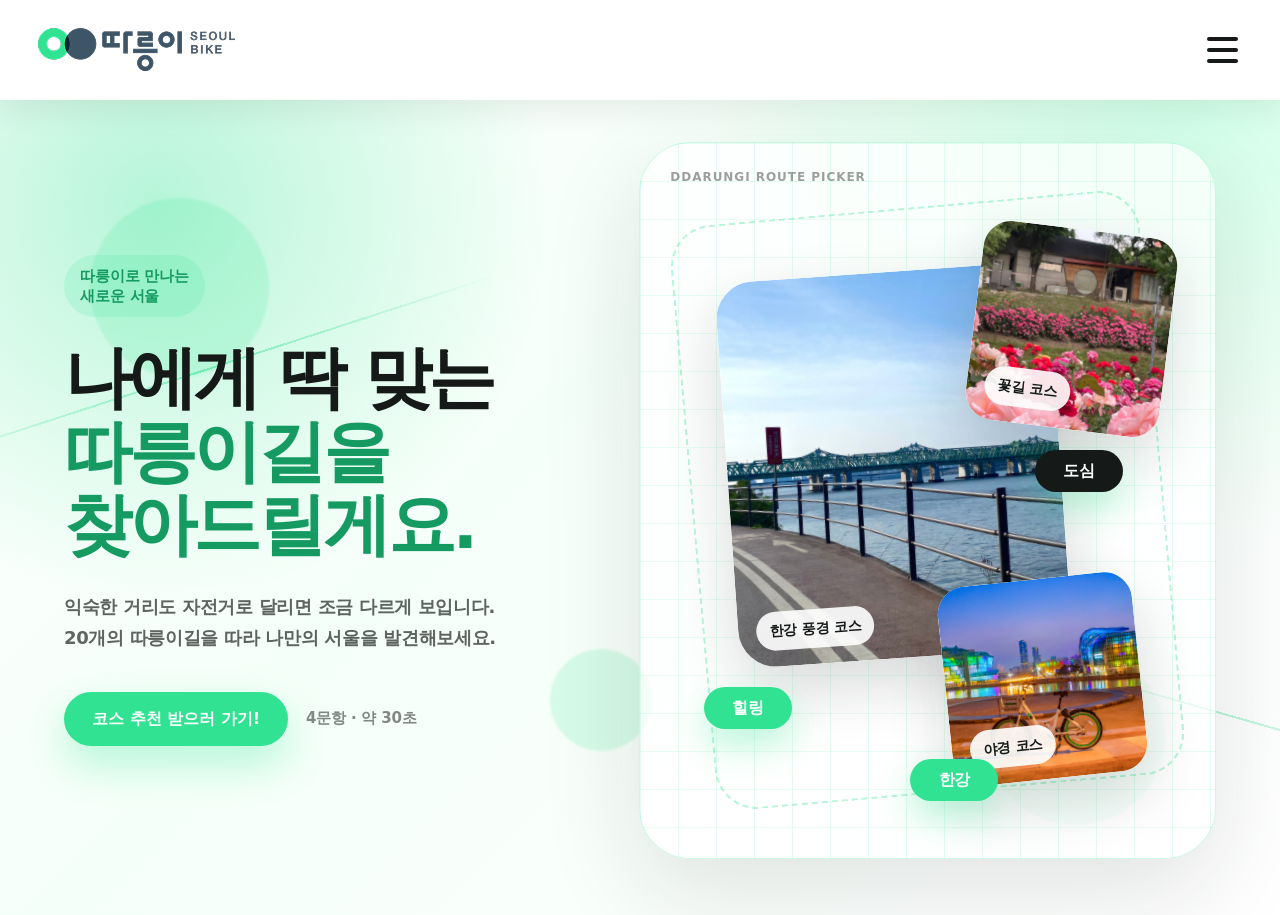
==== find-course.html @ 6312ee67 "1차 수정안" ====
<!DOCTYPE html>
<html lang="ko">
<head>
  <meta charset="UTF-8" />
  <meta name="viewport" content="width=device-width, initial-scale=1.0" />
  <link rel="icon" type="image/svg+xml" href="./assets/favicon.svg" />
  <title>나만의 코스 찾기 | 따릉이 트레일</title>
  <link rel="stylesheet" href="./find-course.css" />
</head>
<body>
  <header id="gnb" class="site-gnb">
    <a href="./index.html?skipLoading=1" class="gnb-logo" aria-label="따릉이 트레일 홈"><img src="./assets/icons/ddareungi-logo.png" alt="따릉이 트레일" /></a>
    <button id="menuButton" class="gnb-menu-button" type="button" aria-label="메뉴 열기"><span></span><span></span><span></span></button>
  </header>

  <section id="menuPanel" class="menu-panel" aria-label="전체 메뉴">
    <div class="menu-content">
      <nav class="menu-nav" aria-label="주요 메뉴">
        <a href="./index.html?skipLoading=1" class="menu-link" style="--i: 0"><span>홈</span></a>
        <a href="#" id="courseIndexExternalLink" class="menu-link" style="--i: 1"><span>20코스 안내</span></a>
        <a href="./find-course.html" class="menu-link" style="--i: 2"><span>나만의 코스 찾기</span></a>
      </nav>
      <div class="menu-icon-list" aria-label="외부 링크">
        <a href="https://www.facebook.com/seoulbike" target="_blank" rel="noopener noreferrer" class="menu-sns-link" style="--i: 3"><img src="./assets/icons/menu-icon-01.png" alt="서울자전거 페이스북" /></a>
        <a href="https://www.instagram.com/seoulbike_/" target="_blank" rel="noopener noreferrer" class="menu-sns-link" style="--i: 2"><img src="./assets/icons/menu-icon-02.png" alt="서울자전거 인스타그램" /></a>
        <a href="https://blog.naver.com/2seoulbike" target="_blank" rel="noopener noreferrer" class="menu-sns-link" style="--i: 1"><img src="./assets/icons/menu-icon-03.png" alt="서울자전거 블로그" /></a>
        <a href="https://www.youtube.com/@seoulbike_" target="_blank" rel="noopener noreferrer" class="menu-sns-link" style="--i: 0"><img src="./assets/icons/menu-icon-04.png" alt="서울자전거 유튜브" /></a>
      </div>
    </div>
    <p class="menu-copyright">COPYRIGHT ⓒ 2026 1_je0.in_ All RIGHTS RESERVED.</p>
  </section>

  <main class="find-page">
    <section id="introSection" class="intro-section intro-section-v7">
      <div class="intro-motion-field" aria-hidden="true">
        <span class="motion-dot dot-a"></span>
        <span class="motion-dot dot-b"></span>
        <span class="motion-dot dot-c"></span>
        <span class="motion-line line-a"></span>
        <span class="motion-line line-b"></span>
      </div>

      <div class="intro-shell-v7">
        <div class="intro-copy-v7">
          <p class="intro-kicker-v7">따릉이로 만나는<br />새로운 서울</p>
          <h1>나에게 딱 맞는<br /><span>따릉이길을 찾아드릴게요.</span></h1>
          <p class="intro-description-v7">익숙한 거리도 자전거로 달리면 조금 다르게 보입니다.<br />20개의 따릉이길을 따라 나만의 서울을 발견해보세요.</p>
          <div class="intro-action-row-v7">
            <button id="startButton" class="primary-button" type="button">코스 추천 받으러 가기!</button>
            <span>4문항 · 약 30초</span>
          </div>
        </div>

        <div class="intro-board-v7" aria-hidden="true">
          <div class="board-caption-v7">DDARUNGI ROUTE PICKER</div>
          <div class="route-card-v7 card-main">
            <img src="./assets/recommend/course-03.jpg" alt="" />
            <p>한강 풍경 코스</p>
          </div>
          <div class="route-card-v7 card-sub card-sub-a">
            <img src="./assets/recommend/course-16.jpg" alt="" />
            <p>꽃길 코스</p>
          </div>
          <div class="route-card-v7 card-sub card-sub-b">
            <img src="./assets/recommend/course-07.jpg" alt="" />
            <p>야경 코스</p>
          </div>
          <div class="route-note-v7 note-a">힐링</div>
          <div class="route-note-v7 note-b">도심</div>
          <div class="route-note-v7 note-c">한강</div>
        </div>
      </div>
    </section>

    <section id="questionSection" class="question-section" aria-live="polite">
      <div class="question-progress"><div id="progressBar" class="progress-bar"></div></div>
      <div class="question-card"><p id="questionCount" class="question-count">1 / 4</p><h2 id="questionTitle">오늘은 어떤 분위기로 달리고 싶나요?</h2><div id="answerList" class="answer-list"></div><div class="question-actions"><button id="prevButton" class="prev-button" type="button">이전 질문</button></div></div>
    </section>

    <section id="findingSection" class="finding-section"><div class="finding-card"><div class="finding-spinner"></div><h2>추천 코스 찾는 중</h2><p>선택한 답변을 바탕으로<br />가장 어울리는 따릉이길을 고르고 있어요.</p></div></section>

    <section id="resultSection" class="result-section">
      <div class="result-stage">
        <div class="result-map-strip" aria-hidden="true">
          <span>SEOUL BIKE ROUTE</span>
          <span>DDARUNGI TRAIL</span>
          <span>RIDE NOTE</span>
        </div>

        <div class="result-visual-card">
          <img id="resultImage" src="" alt="" />
          <div class="result-number-badge" id="resultNumber"></div>
        </div>

        <article class="result-note-card">
          <p class="result-label">오늘의 따릉이길 추천</p>
          <h2 id="resultName"></h2>
          <p id="resultDescription" class="result-description"></p>

          <div class="result-route-summary">
            <div class="meta-card"><span>소요시간</span><strong id="resultTime"></strong></div>
            <div class="meta-card"><span>거리</span><strong id="resultDistance"></strong></div>
          </div>

          <div id="resultTags" class="result-tags"></div>

          <div class="result-actions">
            <a id="courseLink" href="#" class="primary-button">코스 자세히 보기</a>
            <button id="restartButton" class="secondary-button" type="button">다시 찾아보기</button>
          </div>
        </article>
      </div>
    </section>
  </main>

  <div id="externalNotice" class="external-notice" aria-hidden="true">
    <div class="external-notice-card" role="dialog" aria-modal="true" aria-label="외부 페이지 이동 안내">
      <p>외부 페이지로 이동합니다.</p>
      <div class="external-notice-actions">
        <button id="externalCancelButton" class="external-notice-button is-cancel" type="button">취소</button>
        <button id="externalMoveButton" class="external-notice-button is-primary" type="button">이동하기</button>
      </div>
    </div>
  </div>
  <script src="./find-course.js?v=third-revision"></script>
</body>
</html>
---- find-course.css ----
@import url("https://cdn.jsdelivr.net/gh/sun-typeface/SUIT@2/fonts/variable/woff2/SUIT-Variable.css");
*{box-sizing:border-box}:root{--main-color:#30E291;--black:#151A18;--white:#fff;--cream:#f5fff9;--line:rgba(21,26,24,.14);--gnb-height:100px;--menu-duration:780ms}html,body{width:100%;min-height:100%;margin:0;padding:0;font-family:"SUIT Variable","SUIT",-apple-system,BlinkMacSystemFont,system-ui,sans-serif;color:var(--black);background:var(--cream)}body{overflow-x:hidden}button,a{font:inherit}button{cursor:pointer}.site-gnb{position:fixed;top:0;left:0;right:0;z-index:9600;height:var(--gnb-height);padding:0 36px;display:flex;align-items:center;justify-content:space-between;background:#fff;box-shadow:0 10px 30px rgba(21,26,24,.08);pointer-events:auto;transition:background 240ms ease,box-shadow 240ms ease}body.is-menu-open .site-gnb,body.is-menu-closing .site-gnb{background:transparent;box-shadow:none}.gnb-logo{position:relative;z-index:9700;width:200px;height:44px;display:block;pointer-events:auto;transition:opacity 220ms ease}.gnb-logo img{width:100%;height:100%;display:block;object-fit:contain}body.is-menu-open .gnb-logo,body.is-menu-closing .gnb-logo{opacity:0;pointer-events:none}.gnb-menu-button{position:relative;z-index:9700;width:44px;height:44px;padding:0;border:0;background:transparent;display:flex;flex-direction:column;align-items:center;justify-content:center;gap:7px;pointer-events:auto}.gnb-menu-button span{width:31px;height:4px;border-radius:999px;background:var(--black);transition:background 220ms ease,transform 360ms cubic-bezier(.34,1.56,.64,1),opacity 220ms ease}body.is-menu-open .gnb-menu-button span,body.is-menu-closing .gnb-menu-button span{background:#fff}.gnb-menu-button.is-open span:nth-child(1){transform:translateY(11px) rotate(45deg)}.gnb-menu-button.is-open span:nth-child(2){opacity:0}.gnb-menu-button.is-open span:nth-child(3){transform:translateY(-11px) rotate(-45deg)}.menu-panel{position:fixed;inset:0;z-index:9500;width:100%;height:100vh;background:var(--main-color);transform:translateY(-100%);visibility:hidden;pointer-events:none;overflow:hidden;transition:transform var(--menu-duration) cubic-bezier(.76,0,.24,1),visibility 0s linear var(--menu-duration)}.menu-panel.is-open,.menu-panel.is-closing{visibility:visible}.menu-panel.is-open{transform:translateY(0);pointer-events:auto;transition:transform var(--menu-duration) cubic-bezier(.76,0,.24,1),visibility 0s}.menu-panel.is-closing{transform:translateY(-100%);pointer-events:none}.menu-content{position:absolute;left:290px;top:50%;display:flex;flex-direction:column;align-items:flex-start;transform:translateY(-50%)}.menu-nav{display:flex;flex-direction:column;gap:50px}.menu-link{width:fit-content;display:block;color:#fff;text-decoration:none;font-size:80px;line-height:1;font-weight:900;opacity:0;transform:translateY(20px);pointer-events:auto;transition:opacity 520ms ease,transform 620ms cubic-bezier(.22,1,.36,1)}.menu-panel.is-open .menu-link{opacity:1;transform:translateY(0);transition-delay:calc(520ms + var(--i)*90ms)}.menu-link span{display:block;transform:scale(1);transform-origin:left center;transition:transform 140ms ease-out}.menu-panel.is-open .menu-link:hover span{transform:scale(1.2);transition:transform 260ms cubic-bezier(.34,1.56,.64,1)}.menu-icon-list{display:flex;gap:20px;margin-top:100px}.menu-sns-link{width:44px;height:44px;display:block;opacity:0;transform:translateX(-20px);pointer-events:auto;transition:opacity 520ms ease,transform 620ms cubic-bezier(.22,1,.36,1)}.menu-panel.is-open .menu-sns-link{opacity:1;transform:translateX(0);transition-delay:calc(430ms + var(--i)*90ms)}.menu-sns-link img{width:100%;height:100%;display:block;object-fit:contain}.menu-copyright{position:absolute;right:50px;bottom:50px;margin:0;color:#fff;font-size:14px;font-weight:600}.find-page{min-height:100vh}.intro-section{position:relative;min-height:100vh;padding-top:var(--gnb-height);display:flex;align-items:center;justify-content:center;overflow:hidden;background:radial-gradient(circle at 12% 16%,rgba(48,226,145,.16),transparent 32%),radial-gradient(circle at 88% 84%,rgba(48,226,145,.13),transparent 34%),#f5fff9}.rolling-gallery{position:absolute;inset:var(--gnb-height) 0 0;z-index:1;display:flex;flex-direction:column;justify-content:center;gap:12px;overflow:hidden;pointer-events:none}.rolling-gallery:before,.rolling-gallery:after{content:"";position:absolute;top:0;bottom:0;z-index:5;width:16vw;pointer-events:none}.rolling-gallery:before{left:0;background:linear-gradient(90deg,rgba(245,255,249,1),rgba(245,255,249,0))}.rolling-gallery:after{right:0;background:linear-gradient(270deg,rgba(245,255,249,1),rgba(245,255,249,0))}.rolling-row{width:100%;overflow:hidden;pointer-events:none}.rolling-track{width:max-content;display:flex;gap:12px;animation:rollingLeft 46s linear infinite;will-change:transform;pointer-events:none}.rolling-track.reverse{animation-name:rollingRight;animation-duration:54s}.rolling-track.slow{animation-duration:62s}.rolling-track img{width:clamp(220px,19vw,380px);height:auto;display:block;object-fit:contain;border-radius:20px;flex:0 0 auto;box-shadow:0 12px 30px rgba(21,26,24,.1);background:#fff;pointer-events:none}.intro-dim{position:absolute;inset:var(--gnb-height) 0 0;z-index:2;background:linear-gradient(180deg,rgba(245,255,249,.34),rgba(245,255,249,.66)),rgba(255,255,255,.2);backdrop-filter:blur(.4px);pointer-events:none}.intro-card{position:relative;z-index:20;width:min(820px,calc(100% - 88px));padding:54px 64px;border-radius:36px;background:rgba(255,255,255,.92);border:1px solid rgba(48,226,145,.24);box-shadow:0 28px 86px rgba(21,26,24,.13),0 0 0 10px rgba(255,255,255,.24);backdrop-filter:blur(18px);display:flex;flex-direction:column;align-items:center;text-align:center;pointer-events:auto}.intro-label{margin:0 0 22px;color:var(--main-color);font-size:clamp(18px,1.4vw,24px);line-height:1;font-weight:900}.intro-card h1{margin:0;color:var(--black);font-size:clamp(38px,3.75vw,56px);line-height:1.14;font-weight:900}.intro-description{margin:26px 0 0;color:rgba(21,26,24,.72);font-size:clamp(17px,1.25vw,21px);line-height:1.6;font-weight:600}.primary-button,.secondary-button,.prev-button{position:relative;z-index:21;height:54px;padding:0 28px;border-radius:999px;display:inline-flex;align-items:center;justify-content:center;border:0;text-decoration:none;font-size:16px;font-weight:800;white-space:nowrap;pointer-events:auto}.primary-button{margin-top:34px;background:var(--main-color);color:#fff;box-shadow:0 18px 42px rgba(48,226,145,.32);transition:transform 220ms cubic-bezier(.34,1.56,.64,1),box-shadow 220ms ease}.primary-button:hover{transform:translateY(-3px);box-shadow:0 24px 58px rgba(48,226,145,.44)}.secondary-button,.prev-button{background:#fff;color:var(--black);border:1px solid var(--line)}@keyframes rollingLeft{from{transform:translateX(0)}to{transform:translateX(-50%)}}@keyframes rollingRight{from{transform:translateX(-50%)}to{transform:translateX(0)}}.question-section{min-height:100vh;padding:calc(var(--gnb-height) + 38px) 36px 34px;display:none;align-items:center;justify-content:center;background:radial-gradient(circle at 12% 16%,rgba(48,226,145,.15),transparent 28%),radial-gradient(circle at 88% 82%,rgba(48,226,145,.12),transparent 30%),var(--cream)}.question-section.is-visible{display:flex}.question-progress{position:fixed;left:36px;right:36px;top:calc(var(--gnb-height) + 18px);z-index:20;height:7px;border-radius:999px;background:rgba(48,226,145,.16);overflow:hidden}.progress-bar{width:0;height:100%;border-radius:999px;background:var(--main-color);transition:width 360ms ease}.question-card{width:min(1120px,100%);padding:32px 42px 34px;border-radius:34px;background:rgba(255,255,255,.94);border:1px solid rgba(21,26,24,.06);box-shadow:0 28px 84px rgba(21,26,24,.09)}.question-count{margin:0 0 12px;color:#159B62;font-size:16px;font-weight:850}.question-card h2{margin:0;color:var(--black);font-size:clamp(34px,3.8vw,56px);line-height:1.12;font-weight:900}.answer-list{margin-top:26px;display:flex;flex-direction:column;gap:10px}.answer-button{width:100%;min-height:56px;padding:15px 20px;border:1.5px solid rgba(21,26,24,.18);border-radius:16px;background:linear-gradient(180deg,#fff,#fbfffd);color:var(--black);text-align:left;font-size:clamp(15px,1.05vw,18px);line-height:1.35;font-weight:500;box-shadow:0 8px 22px rgba(21,26,24,.045),inset 0 0 0 1px rgba(255,255,255,.8);transition:transform 200ms ease,border-color 200ms ease,background 200ms ease,box-shadow 200ms ease}.answer-button:hover{transform:translateX(6px);border-color:var(--main-color);background:#f4fff9;box-shadow:0 12px 30px rgba(48,226,145,.14)}.question-actions{margin-top:18px;display:flex;justify-content:flex-start}.prev-button{height:46px;padding:0 22px;font-size:15px;font-weight:650}.prev-button:disabled{opacity:.36;cursor:default}.finding-section{position:fixed;inset:0;z-index:4000;padding-top:var(--gnb-height);display:flex;align-items:center;justify-content:center;background:radial-gradient(circle at 20% 20%,rgba(48,226,145,.18),transparent 34%),radial-gradient(circle at 82% 80%,rgba(48,226,145,.14),transparent 34%),#f5fff9;opacity:0;visibility:hidden;pointer-events:none;transition:opacity 520ms ease,visibility 0s linear 520ms}.finding-section.is-visible{opacity:1;visibility:visible;pointer-events:auto;transition:opacity 520ms ease,visibility 0s}.finding-card{width:min(520px,calc(100% - 40px));padding:52px 36px;border-radius:34px;background:rgba(255,255,255,.92);border:1px solid rgba(48,226,145,.22);box-shadow:0 28px 80px rgba(21,26,24,.09);text-align:center}.finding-spinner{width:58px;height:58px;margin:0 auto 28px;border-radius:50%;border:6px solid rgba(48,226,145,.18);border-top-color:var(--main-color);animation:findingSpin 900ms linear infinite}.finding-card h2{margin:0;color:var(--black);font-size:34px;line-height:1.2;font-weight:900}.finding-card p{margin:18px 0 0;color:rgba(21,26,24,.64);font-size:18px;line-height:1.55;font-weight:600}@keyframes findingSpin{to{transform:rotate(360deg)}}.result-section{position:relative;min-height:100vh;padding:calc(var(--gnb-height) + 48px) 36px 56px;display:none;align-items:center;justify-content:center;background:#f5fff9;overflow:hidden;opacity:0;visibility:hidden;pointer-events:none;transition:opacity 760ms ease,visibility 0s linear 760ms}.result-section.is-visible{display:flex;opacity:1;visibility:visible;pointer-events:auto;transition:opacity 760ms ease,visibility 0s}.result-section:before{content:"";position:absolute;inset:var(--gnb-height) 0 0;z-index:1;background-image:var(--result-bg-image);background-size:cover;background-position:center;filter:saturate(1.04) brightness(1.04);opacity:1;transform:scale(1.08);transition:transform 1200ms cubic-bezier(.22,1,.36,1),opacity 900ms ease}.result-section:after{content:"";position:absolute;inset:var(--gnb-height) 0 0;z-index:2;background:linear-gradient(180deg,rgba(255,255,255,.28),rgba(255,255,255,.5)),rgba(245,255,249,.2);opacity:0;transition:opacity 900ms ease}.result-section.is-entering:before{transform:scale(1)}.result-section.is-entering:after{opacity:1}.result-card{position:relative;z-index:3;width:min(980px,100%);padding:24px;border-radius:42px;background:rgba(255,255,255,.26);border:1px solid rgba(255,255,255,.54);box-shadow:0 34px 110px rgba(21,26,24,.18);backdrop-filter:blur(20px);opacity:0;transform:translateY(34px) scale(.98);transition:opacity 820ms ease,transform 920ms cubic-bezier(.22,1,.36,1)}.result-section.is-entering .result-card{opacity:1;transform:translateY(0) scale(1)}.result-content{width:100%;min-height:440px;padding:clamp(36px,4.8vw,62px);border-radius:30px;background:rgba(255,255,255,.72);border:1px solid rgba(255,255,255,.68);backdrop-filter:blur(24px);display:flex;flex-direction:column}.result-label{margin:0 0 18px;color:#159B62;font-size:17px;font-weight:850}.result-number{width:fit-content;margin:0 0 16px;padding:10px 16px;border-radius:999px;background:rgba(48,226,145,.18);color:#159B62;font-size:18px;line-height:1;font-weight:850}.result-content h2{max-width:820px;margin:0;color:var(--black);font-size:clamp(34px,3.75vw,56px);line-height:1.1;font-weight:900}.result-description{max-width:780px;margin:24px 0 0;color:rgba(21,26,24,.72);font-size:17px;line-height:1.65;font-weight:600}.result-tags{max-width:780px;margin-top:24px;display:flex;flex-wrap:wrap;gap:8px}.result-tag{min-height:34px;padding:0 14px;border-radius:999px;display:inline-flex;align-items:center;justify-content:center;background:rgba(48,226,145,.16);color:#159B62;font-size:14px;line-height:1;font-weight:800}.result-meta{width:min(520px,100%);margin-top:30px;display:grid;grid-template-columns:repeat(2,minmax(0,1fr));gap:12px}.meta-card{padding:18px 20px;border-radius:20px;background:rgba(255,255,255,.78);border:1px solid rgba(48,226,145,.22)}.meta-card span{display:block;margin-bottom:8px;color:rgba(21,26,24,.52);font-size:13px;font-weight:700}.meta-card strong{display:block;color:var(--black);font-size:clamp(24px,2vw,34px);line-height:1;font-weight:900}.result-actions{margin-top:auto;padding-top:34px;display:flex;align-items:center;gap:12px}.result-actions .primary-button,.result-actions .secondary-button{margin-top:0;min-width:180px;height:52px}.result-section.is-entering .result-label,.result-section.is-entering .result-number,.result-section.is-entering #resultName,.result-section.is-entering .result-description,.result-section.is-entering .result-tags,.result-section.is-entering .result-meta,.result-section.is-entering .result-actions{animation:resultContentRise 760ms cubic-bezier(.22,1,.36,1) both}.result-section.is-entering .result-label{animation-delay:160ms}.result-section.is-entering .result-number{animation-delay:230ms}.result-section.is-entering #resultName{animation-delay:300ms}.result-section.is-entering .result-description{animation-delay:380ms}.result-section.is-entering .result-tags{animation-delay:460ms}.result-section.is-entering .result-meta{animation-delay:540ms}.result-section.is-entering .result-actions{animation-delay:620ms}@keyframes resultContentRise{from{opacity:0;transform:translateY(18px)}to{opacity:1;transform:translateY(0)}}.external-notice{position:fixed;inset:0;z-index:12000;display:none;align-items:center;justify-content:center;background:rgba(245,255,249,.62);backdrop-filter:blur(8px)}.external-notice.is-visible{display:flex}.external-notice-card{padding:34px 42px;border-radius:28px;background:rgba(255,255,255,.94);border:1px solid rgba(48,226,145,.24);box-shadow:0 26px 80px rgba(21,26,24,.14)}.external-notice-card p{margin:0;color:var(--black);font-size:24px;line-height:1.3;font-weight:900}@media(max-width:900px){:root{--gnb-height:76px}.site-gnb{padding:0 20px}.gnb-logo{width:160px;height:36px}.gnb-menu-button{width:40px;height:40px}.gnb-menu-button span{width:27px;height:3px}.gnb-menu-button.is-open span:nth-child(1){transform:translateY(9px) rotate(45deg)}.gnb-menu-button.is-open span:nth-child(3){transform:translateY(-9px) rotate(-45deg)}.menu-content{left:32px}.menu-nav{gap:36px}.menu-link{font-size:48px}.menu-icon-list{margin-top:72px}.menu-copyright{right:24px;bottom:28px;font-size:11px}.rolling-gallery{gap:10px}.rolling-track{gap:10px}.rolling-track img{width:240px;border-radius:18px}.intro-card{width:calc(100% - 40px);padding:42px 24px;border-radius:28px}.intro-label{font-size:17px}.intro-card h1{font-size:40px}.intro-description{font-size:17px}.question-section{padding:calc(var(--gnb-height) + 44px) 20px 42px}.question-progress{left:20px;right:20px}.question-card{width:100%;padding:30px 22px;border-radius:28px}.question-card h2{font-size:40px}.answer-button{min-height:56px}.finding-card{padding:42px 26px}.finding-card h2{font-size:28px}.result-section{padding:calc(var(--gnb-height) + 36px) 20px 42px}.result-card{padding:18px;border-radius:32px}.result-content{min-height:auto;padding:34px 22px;border-radius:24px}.result-content h2{font-size:40px}.result-meta{grid-template-columns:1fr}.result-actions{flex-direction:column}.result-actions .primary-button,.result-actions .secondary-button,.primary-button,.secondary-button,.prev-button{width:100%}}

.external-notice-card{text-align:center}.external-notice-actions{margin-top:24px;display:flex;justify-content:center;gap:10px}.external-notice-button{height:46px;min-width:104px;padding:0 20px;border-radius:999px;border:1px solid rgba(21,26,24,.14);background:#fff;color:var(--black);font-size:15px;font-weight:850;cursor:pointer}.external-notice-button.is-primary{border-color:var(--main-color);background:var(--main-color);color:#fff}

/* 2차 수정사항: 코스 결과 화면 재구성 */
.result-section {
  background: #f6fff9;
}

.result-section::before,
.result-section::after {
  display: none;
}

.result-card {
  width: min(1120px, 100%);
  padding: 0;
  border-radius: 34px;
  background: #ffffff;
  border: 1px solid rgba(21, 26, 24, 0.1);
  box-shadow: 0 30px 90px rgba(21, 26, 24, 0.13);
  backdrop-filter: none;
  overflow: hidden;
}

.result-layout {
  display: grid;
  grid-template-columns: minmax(320px, 0.92fr) minmax(0, 1.08fr);
  min-height: 560px;
}

.result-photo {
  position: relative;
  min-height: 100%;
  margin: 0;
  background: #e9f8ef;
  overflow: hidden;
}

.result-photo img {
  width: 100%;
  height: 100%;
  min-height: 560px;
  display: block;
  object-fit: cover;
}

.result-photo::after {
  content: "";
  position: absolute;
  inset: 0;
  background: linear-gradient(180deg, rgba(21, 26, 24, 0.02), rgba(21, 26, 24, 0.38));
}

.result-number {
  position: absolute;
  left: 24px;
  bottom: 24px;
  z-index: 1;
  width: auto;
  margin: 0;
  padding: 12px 16px;
  border-radius: 999px;
  background: #ffffff;
  color: #159B62;
  box-shadow: 0 14px 32px rgba(21, 26, 24, 0.14);
}

.result-content {
  min-height: 560px;
  padding: clamp(38px, 5vw, 72px);
  border-radius: 0;
  background: #ffffff;
  border: 0;
  backdrop-filter: none;
}

.result-label {
  margin-bottom: 22px;
  font-size: 15px;
  letter-spacing: -0.01em;
}

.result-content h2 {
  font-size: clamp(34px, 4.2vw, 58px);
  letter-spacing: -0.035em;
}

.result-description {
  max-width: 640px;
  margin-top: 26px;
  font-size: 18px;
  line-height: 1.72;
}

.result-tags {
  margin-top: 28px;
}

.result-tag {
  background: #f0fff6;
  border: 1px solid rgba(48, 226, 145, 0.28);
}

.result-meta {
  width: min(520px, 100%);
  margin-top: 34px;
}

.meta-card {
  border-radius: 18px;
  background: #f8fffb;
}

.result-actions {
  padding-top: 38px;
}

@media (max-width: 900px) {
  .result-layout {
    grid-template-columns: 1fr;
  }

  .result-photo img {
    min-height: 300px;
  }

  .result-content {
    min-height: auto;
  }
}


/* 3차 수정사항: 텍스트 자간/행간 점검 보정 */
body {
  letter-spacing: -0.012em;
  line-height: 1.5;
  word-break: keep-all;
  overflow-wrap: break-word;
}

.intro-card h1,
.question-card h2,
.result-note-card h2,
.menu-link {
  letter-spacing: -0.035em;
}

.intro-description,
.answer-button,
.finding-card p,
.result-description,
.external-notice-card p {
  letter-spacing: -0.018em;
  line-height: 1.62;
}

.menu-link {
  line-height: 0.98;
}

.menu-copyright,
.result-map-strip,
.result-label {
  letter-spacing: 0.02em;
}

/* 3차 수정사항: 코스 결과 화면 완전 신규 디자인 */
.result-section {
  padding: calc(var(--gnb-height) + 46px) 42px 54px;
  background:
    radial-gradient(circle at 12% 18%, rgba(48, 226, 145, 0.16), transparent 32%),
    linear-gradient(135deg, #f7fff9 0%, #ffffff 52%, #ecfff6 100%);
}

.result-section::before,
.result-section::after {
  display: none;
}

.result-stage {
  position: relative;
  z-index: 3;
  width: min(1180px, 100%);
  min-height: min(720px, calc(100vh - var(--gnb-height) - 96px));
  padding: clamp(20px, 2.5vw, 34px);
  border-radius: clamp(32px, 3vw, 48px);
  background:
    linear-gradient(90deg, rgba(48, 226, 145, 0.12) 1px, transparent 1px),
    linear-gradient(180deg, rgba(48, 226, 145, 0.1) 1px, transparent 1px),
    rgba(255, 255, 255, 0.88);
  background-size: 42px 42px;
  border: 1px solid rgba(48, 226, 145, 0.22);
  box-shadow: 0 30px 90px rgba(21, 26, 24, 0.11);
  display: grid;
  grid-template-columns: minmax(320px, 0.92fr) minmax(420px, 1.08fr);
  gap: clamp(18px, 2.4vw, 32px);
  overflow: hidden;
}

.result-map-strip {
  position: absolute;
  left: clamp(20px, 2.4vw, 34px);
  right: clamp(20px, 2.4vw, 34px);
  top: clamp(18px, 2vw, 28px);
  z-index: 5;
  display: flex;
  justify-content: space-between;
  color: rgba(21, 26, 24, 0.34);
  font-size: 11px;
  line-height: 1;
  font-weight: 900;
  pointer-events: none;
}

.result-visual-card {
  position: relative;
  min-height: 560px;
  margin-top: 38px;
  border-radius: 34px;
  overflow: hidden;
  background: #dff8eb;
  box-shadow: 0 24px 64px rgba(21, 26, 24, 0.14);
}

.result-visual-card::after {
  content: "";
  position: absolute;
  inset: 0;
  background:
    linear-gradient(180deg, rgba(21, 26, 24, 0.04), rgba(21, 26, 24, 0.34)),
    linear-gradient(90deg, rgba(48, 226, 145, 0.16), transparent 44%);
  pointer-events: none;
}

.result-visual-card img {
  width: 100%;
  height: 100%;
  min-height: 560px;
  display: block;
  object-fit: cover;
}

.result-number-badge {
  position: absolute;
  left: 24px;
  bottom: 24px;
  z-index: 2;
  min-height: 42px;
  padding: 0 18px;
  border-radius: 999px;
  display: inline-flex;
  align-items: center;
  justify-content: center;
  background: rgba(255, 255, 255, 0.92);
  color: #159B62;
  font-size: 17px;
  line-height: 1;
  font-weight: 900;
  box-shadow: 0 14px 34px rgba(21, 26, 24, 0.16);
}

.result-note-card {
  position: relative;
  margin-top: 38px;
  padding: clamp(34px, 4vw, 58px);
  border-radius: 34px;
  background: #ffffff;
  border: 1px solid rgba(21, 26, 24, 0.08);
  box-shadow:
    0 22px 66px rgba(21, 26, 24, 0.08),
    inset 0 0 0 8px rgba(48, 226, 145, 0.045);
  display: flex;
  flex-direction: column;
}

.result-note-card::before {
  content: "";
  position: absolute;
  left: clamp(34px, 4vw, 58px);
  right: clamp(34px, 4vw, 58px);
  top: 96px;
  height: 1px;
  background: repeating-linear-gradient(90deg, rgba(48, 226, 145, 0.56) 0 10px, transparent 10px 18px);
}

.result-label {
  margin: 0 0 46px;
  color: #159B62;
  font-size: 14px;
  line-height: 1;
  font-weight: 900;
}

.result-note-card h2 {
  max-width: 720px;
  margin: 0;
  color: var(--black);
  font-size: clamp(34px, 3.6vw, 58px);
  line-height: 1.08;
  font-weight: 900;
}

.result-description {
  max-width: 660px;
  margin: 24px 0 0;
  color: rgba(21, 26, 24, 0.68);
  font-size: clamp(16px, 1.1vw, 18px);
  font-weight: 600;
}

.result-route-summary {
  margin-top: 32px;
  display: grid;
  grid-template-columns: repeat(2, minmax(0, 1fr));
  gap: 12px;
}

.result-route-summary .meta-card {
  padding: 20px 22px;
  border-radius: 22px;
  background: #f5fff9;
  border: 1px solid rgba(48, 226, 145, 0.24);
}

.result-tags {
  margin-top: 24px;
  gap: 7px;
}

.result-tag {
  min-height: 32px;
  padding: 0 13px;
  background: #ffffff;
  border: 1px solid rgba(48, 226, 145, 0.28);
}

.result-actions {
  margin-top: auto;
  padding-top: 36px;
}

.result-section.is-entering .result-stage {
  animation: resultBoardIn 840ms cubic-bezier(0.22, 1, 0.36, 1) both;
}

.result-section.is-entering .result-visual-card {
  animation: resultPhotoIn 920ms cubic-bezier(0.22, 1, 0.36, 1) both 120ms;
}

.result-section.is-entering .result-note-card {
  animation: resultNoteIn 920ms cubic-bezier(0.22, 1, 0.36, 1) both 220ms;
}

@keyframes resultBoardIn {
  from { opacity: 0; transform: translateY(26px); }
  to { opacity: 1; transform: translateY(0); }
}

@keyframes resultPhotoIn {
  from { opacity: 0; transform: translateX(-28px) rotate(-1.5deg); }
  to { opacity: 1; transform: translateX(0) rotate(0deg); }
}

@keyframes resultNoteIn {
  from { opacity: 0; transform: translateX(28px); }
  to { opacity: 1; transform: translateX(0); }
}

@media (max-width: 900px) {
  .result-section {
    padding: calc(var(--gnb-height) + 34px) 20px 42px;
  }

  .result-stage {
    min-height: auto;
    grid-template-columns: 1fr;
    gap: 18px;
    padding: 18px;
    border-radius: 32px;
  }

  .result-map-strip {
    display: none;
  }

  .result-visual-card,
  .result-note-card {
    margin-top: 0;
  }

  .result-visual-card,
  .result-visual-card img {
    min-height: 300px;
  }

  .result-note-card {
    padding: 32px 22px;
  }

  .result-note-card::before {
    left: 22px;
    right: 22px;
    top: 76px;
  }

  .result-label {
    margin-bottom: 38px;
  }

  .result-route-summary {
    grid-template-columns: 1fr;
  }
}


/* 4차 수정사항: 코스 결과 화면 백그라운드 그라디언트 이동 효과 */
.result-section {
  background:
    radial-gradient(circle at var(--result-grad-x, 18%) var(--result-grad-y, 22%), rgba(48, 226, 145, 0.24), transparent 28%),
    radial-gradient(circle at calc(100% - var(--result-grad-x, 18%)) 78%, rgba(48, 226, 145, 0.13), transparent 30%),
    linear-gradient(135deg, #f7fff9 0%, #ffffff 48%, #ecfff6 100%);
  background-size: 130% 130%, 140% 140%, 100% 100%;
  animation: resultGradientDrift 9s ease-in-out infinite alternate;
}

.result-section.is-visible {
  animation-play-state: running;
}

@keyframes resultGradientDrift {
  0% {
    --result-grad-x: 14%;
    --result-grad-y: 18%;
    background-position: 0% 0%, 100% 100%, center;
  }

  50% {
    --result-grad-x: 52%;
    --result-grad-y: 28%;
    background-position: 48% 36%, 52% 42%, center;
  }

  100% {
    --result-grad-x: 82%;
    --result-grad-y: 16%;
    background-position: 100% 70%, 0% 20%, center;
  }
}


/* 5차 수정사항: 결과/로딩 화면 자연스러운 그라디언트 지속 애니메이션 */
.finding-section,
.result-section {
  background:
    radial-gradient(circle at 12% 18%, rgba(48, 226, 145, 0.18), transparent 30%),
    radial-gradient(circle at 88% 24%, rgba(176, 255, 218, 0.28), transparent 34%),
    radial-gradient(circle at 52% 88%, rgba(48, 226, 145, 0.12), transparent 36%),
    linear-gradient(135deg, #f7fff9 0%, #ffffff 48%, #ecfff6 100%);
  background-size: 160% 160%, 180% 180%, 170% 170%, 100% 100%;
  animation: softGradientFlow 28s linear infinite;
}

.result-section::before,
.result-section::after {
  animation: none;
}

@keyframes softGradientFlow {
  0% {
    background-position: 0% 12%, 100% 0%, 50% 100%, center;
  }
  25% {
    background-position: 28% 0%, 76% 32%, 36% 82%, center;
  }
  50% {
    background-position: 54% 28%, 48% 58%, 18% 60%, center;
  }
  75% {
    background-position: 28% 56%, 76% 36%, 36% 82%, center;
  }
  100% {
    background-position: 0% 12%, 100% 0%, 50% 100%, center;
  }
}

/* 6차 수정사항: 결과 로딩/결과 화면 화이트 바탕 + 녹색 그라디언트 가시성 강화 */
.finding-section,
.result-section {
  background:
    radial-gradient(circle at 16% 20%, rgba(48, 226, 145, 0.42), rgba(48, 226, 145, 0.12) 24%, transparent 42%),
    radial-gradient(circle at 84% 28%, rgba(95, 244, 176, 0.38), rgba(95, 244, 176, 0.12) 26%, transparent 44%),
    radial-gradient(circle at 52% 86%, rgba(48, 226, 145, 0.34), rgba(48, 226, 145, 0.1) 26%, transparent 46%),
    linear-gradient(135deg, #ffffff 0%, #f8fffB 48%, #ffffff 100%);
  background-size: 170% 170%, 190% 190%, 180% 180%, 100% 100%;
  animation: vividGreenGradientFlow 18s ease-in-out infinite;
}

.result-section::before,
.result-section::after {
  animation: none;
}

@keyframes vividGreenGradientFlow {
  0%, 100% {
    background-position: 0% 8%, 100% 4%, 50% 100%, center;
  }
  25% {
    background-position: 28% 0%, 76% 28%, 34% 82%, center;
  }
  50% {
    background-position: 58% 26%, 44% 58%, 18% 58%, center;
  }
  75% {
    background-position: 26% 62%, 82% 34%, 66% 74%, center;
  }
}


/* 7차 수정사항: 나만의 코스 찾기 메인페이지 완전 신규 디자인 */
.intro-section-v7 {
  min-height: 100vh;
  padding: calc(var(--gnb-height) + 42px) clamp(28px, 5vw, 86px) 56px;
  align-items: center;
  justify-content: center;
  background:
    radial-gradient(circle at 12% 22%, rgba(48, 226, 145, 0.34), transparent 30%),
    radial-gradient(circle at 92% 8%, rgba(191, 255, 224, 0.72), transparent 32%),
    linear-gradient(135deg, #ffffff 0%, #f5fff9 44%, #ffffff 100%);
}

.intro-section-v7 .rolling-gallery,
.intro-section-v7 .intro-dim,
.intro-section-v7 .intro-card {
  display: none;
}

.intro-motion-field {
  position: absolute;
  inset: var(--gnb-height) 0 0;
  z-index: 1;
  overflow: hidden;
  pointer-events: none;
}

.motion-dot,
.motion-line {
  position: absolute;
  display: block;
  will-change: transform;
}

.motion-dot {
  width: clamp(120px, 14vw, 260px);
  height: clamp(120px, 14vw, 260px);
  border-radius: 50%;
  background: rgba(48, 226, 145, 0.16);
  filter: blur(1px);
  animation: introDotMove 9s ease-in-out infinite alternate;
}

.dot-a { left: 7%; top: 12%; }
.dot-b { right: 9%; bottom: 11%; animation-duration: 11s; animation-delay: -2s; }
.dot-c { left: 43%; bottom: 20%; width: clamp(72px, 8vw, 150px); height: clamp(72px, 8vw, 150px); animation-duration: 8s; animation-delay: -4s; }

.motion-line {
  width: 48vw;
  height: 2px;
  border-radius: 999px;
  background: linear-gradient(90deg, transparent, rgba(48, 226, 145, 0.5), transparent);
  transform: rotate(-18deg);
  animation: introLineMove 7s ease-in-out infinite alternate;
}

.line-a { left: -8%; top: 33%; }
.line-b { right: -12%; bottom: 28%; transform: rotate(16deg); animation-duration: 8.5s; animation-delay: -2.5s; }

.intro-shell-v7 {
  position: relative;
  z-index: 3;
  width: min(1280px, 100%);
  display: grid;
  grid-template-columns: minmax(420px, 0.94fr) minmax(460px, 1.06fr);
  align-items: center;
  gap: clamp(36px, 5vw, 82px);
}

.intro-copy-v7 {
  text-align: left;
}

.intro-kicker-v7 {
  width: fit-content;
  margin: 0 0 24px;
  padding: 11px 16px;
  border-radius: 999px;
  background: rgba(48, 226, 145, 0.14);
  color: #159B62;
  font-size: 15px;
  line-height: 1;
  font-weight: 900;
  letter-spacing: -0.015em;
}

.intro-copy-v7 h1 {
  margin: 0;
  color: var(--black);
  font-size: clamp(48px, 5.3vw, 86px);
  line-height: 1.02;
  letter-spacing: -0.055em;
  font-weight: 900;
}

.intro-copy-v7 h1 span {
  color: #159B62;
}

.intro-description-v7 {
  max-width: 620px;
  margin: 30px 0 0;
  color: rgba(21, 26, 24, 0.68);
  font-size: clamp(18px, 1.35vw, 22px);
  line-height: 1.68;
  letter-spacing: -0.02em;
  font-weight: 650;
}

.intro-action-row-v7 {
  margin-top: 38px;
  display: flex;
  align-items: center;
  gap: 18px;
  flex-wrap: wrap;
}

.intro-action-row-v7 .primary-button {
  margin-top: 0;
}

.intro-action-row-v7 span {
  color: rgba(21, 26, 24, 0.52);
  font-size: 15px;
  font-weight: 800;
}

.intro-board-v7 {
  position: relative;
  min-height: clamp(540px, 56vw, 720px);
  border-radius: clamp(34px, 4vw, 56px);
  background:
    linear-gradient(90deg, rgba(48, 226, 145, 0.12) 1px, transparent 1px),
    linear-gradient(180deg, rgba(48, 226, 145, 0.1) 1px, transparent 1px),
    rgba(255, 255, 255, 0.72);
  background-size: 38px 38px;
  border: 1px solid rgba(48, 226, 145, 0.24);
  box-shadow: 0 34px 100px rgba(21, 26, 24, 0.12);
  overflow: hidden;
}

.intro-board-v7::before {
  content: "";
  position: absolute;
  inset: 9%;
  border: 2px dashed rgba(48, 226, 145, 0.34);
  border-radius: 42px;
  transform: rotate(-5deg);
}

.board-caption-v7 {
  position: absolute;
  left: 30px;
  top: 28px;
  z-index: 4;
  color: rgba(21, 26, 24, 0.42);
  font-size: 12px;
  line-height: 1;
  font-weight: 900;
  letter-spacing: 0.08em;
}

.route-card-v7 {
  position: absolute;
  z-index: 3;
  overflow: hidden;
  background: #ffffff;
  box-shadow: 0 24px 60px rgba(21, 26, 24, 0.16);
}

.route-card-v7 img {
  width: 100%;
  height: 100%;
  display: block;
  object-fit: cover;
}

.route-card-v7 p {
  position: absolute;
  left: 18px;
  bottom: 16px;
  margin: 0;
  padding: 9px 13px;
  border-radius: 999px;
  background: rgba(255, 255, 255, 0.9);
  color: var(--black);
  font-size: 14px;
  font-weight: 900;
}

.card-main {
  left: 15%;
  top: 18%;
  width: 58%;
  height: 54%;
  border-radius: 38px;
  transform: rotate(-4deg);
}

.card-sub {
  width: 34%;
  height: 28%;
  border-radius: 28px;
}

.card-sub-a {
  right: 8%;
  top: 12%;
  transform: rotate(7deg);
}

.card-sub-b {
  right: 13%;
  bottom: 11%;
  transform: rotate(-6deg);
}

.route-note-v7 {
  position: absolute;
  z-index: 5;
  min-width: 88px;
  height: 42px;
  padding: 0 17px;
  border-radius: 999px;
  display: inline-flex;
  align-items: center;
  justify-content: center;
  background: #30E291;
  color: #ffffff;
  font-size: 16px;
  font-weight: 900;
  box-shadow: 0 16px 34px rgba(48, 226, 145, 0.32);
}

.note-a { left: 11%; bottom: 18%; }
.note-b { right: 16%; top: 43%; background: #151A18; }
.note-c { left: 47%; bottom: 8%; }

@keyframes introDotMove {
  from { transform: translate3d(-18px, 12px, 0) scale(0.96); }
  to { transform: translate3d(32px, -26px, 0) scale(1.08); }
}

@keyframes introLineMove {
  from { transform: translate3d(-24px, 0, 0) rotate(-18deg); opacity: 0.45; }
  to { transform: translate3d(34px, 18px, 0) rotate(-12deg); opacity: 0.9; }
}

/* 7차 수정사항: 결과/결과 로딩 화면 그라디언트 가시성 강화 */
.finding-section,
.result-section {
  background-color: #ffffff;
  background-image:
    radial-gradient(circle at 10% 18%, rgba(48, 226, 145, 0.72), rgba(48, 226, 145, 0.32) 20%, transparent 42%),
    radial-gradient(circle at 88% 18%, rgba(77, 255, 181, 0.62), rgba(77, 255, 181, 0.28) 22%, transparent 44%),
    radial-gradient(circle at 48% 92%, rgba(48, 226, 145, 0.58), rgba(48, 226, 145, 0.24) 24%, transparent 48%),
    linear-gradient(135deg, #ffffff 0%, #f8fffB 44%, #ffffff 100%);
  background-size: 155% 155%, 165% 165%, 170% 170%, 100% 100%;
  animation: strongGreenGradientFlow 10s ease-in-out infinite;
}

.finding-section::before,
.result-section::before {
  content: "";
  position: absolute;
  inset: var(--gnb-height) 0 0;
  z-index: 0;
  display: block;
  pointer-events: none;
  background:
    linear-gradient(110deg, transparent 0%, rgba(48, 226, 145, 0.16) 44%, transparent 62%),
    radial-gradient(circle at 50% 50%, rgba(255, 255, 255, 0.62), transparent 56%);
  background-size: 180% 180%, 100% 100%;
  animation: greenLightSweep 6.5s ease-in-out infinite;
}

.finding-card,
.result-stage {
  position: relative;
  z-index: 3;
}

@keyframes strongGreenGradientFlow {
  0%, 100% {
    background-position: 0% 6%, 100% 0%, 50% 100%, center;
  }
  20% {
    background-position: 30% 0%, 74% 20%, 36% 78%, center;
  }
  45% {
    background-position: 70% 30%, 38% 58%, 12% 52%, center;
  }
  70% {
    background-position: 34% 72%, 92% 42%, 78% 72%, center;
  }
}

@keyframes greenLightSweep {
  0%, 100% { background-position: -40% 50%, center; opacity: 0.44; }
  50% { background-position: 120% 50%, center; opacity: 0.9; }
}

@media (max-width: 900px) {
  .intro-section-v7 {
    padding: calc(var(--gnb-height) + 32px) 20px 44px;
  }

  .intro-shell-v7 {
    grid-template-columns: 1fr;
    gap: 30px;
  }

  .intro-copy-v7 {
    text-align: center;
  }

  .intro-kicker-v7 {
    margin-left: auto;
    margin-right: auto;
  }

  .intro-copy-v7 h1 {
    font-size: clamp(42px, 12vw, 62px);
  }

  .intro-description-v7 br {
    display: none;
  }

  .intro-action-row-v7 {
    justify-content: center;
  }

  .intro-board-v7 {
    min-height: 440px;
  }

  .card-main {
    left: 8%;
    width: 64%;
  }

  .card-sub-a,
  .card-sub-b {
    right: 6%;
  }
}


/* 8차 수정사항: 코스 찾기 메인 문구/행간 보정 */
.intro-kicker-v7 {
  line-height: 1.34;
  letter-spacing: -0.01em;
  text-align: left;
}

.intro-copy-v7 h1 {
  max-width: 760px;
  line-height: 1.08;
  letter-spacing: -0.048em;
  word-break: keep-all;
}

.intro-description-v7 {
  max-width: 680px;
  line-height: 1.74;
  letter-spacing: -0.018em;
  word-break: keep-all;
}

/* 8차 수정사항: 결과/결과 로딩화면 녹색 그라디언트 옅게 조정 */
.finding-section,
.result-section {
  background-color: #ffffff;
  background-image:
    radial-gradient(circle at 12% 18%, rgba(48, 226, 145, 0.34), rgba(48, 226, 145, 0.13) 24%, transparent 48%),
    radial-gradient(circle at 88% 20%, rgba(87, 255, 187, 0.28), rgba(87, 255, 187, 0.11) 26%, transparent 50%),
    radial-gradient(circle at 50% 94%, rgba(48, 226, 145, 0.26), rgba(48, 226, 145, 0.10) 28%, transparent 54%),
    linear-gradient(135deg, #ffffff 0%, #f8fffb 48%, #ffffff 100%);
  background-size: 165% 165%, 172% 172%, 176% 176%, 100% 100%;
  animation: softGreenGradientFlow 14s ease-in-out infinite;
}

.finding-section::before,
.result-section::before {
  background:
    linear-gradient(110deg, transparent 0%, rgba(48, 226, 145, 0.08) 46%, transparent 64%),
    radial-gradient(circle at 50% 50%, rgba(255, 255, 255, 0.78), transparent 58%);
  background-size: 190% 190%, 100% 100%;
  animation: softGreenLightSweep 9s ease-in-out infinite;
}

@keyframes softGreenGradientFlow {
  0%, 100% { background-position: 0% 8%, 100% 0%, 52% 100%, center; }
  25% { background-position: 34% 4%, 70% 22%, 34% 78%, center; }
  50% { background-position: 76% 34%, 36% 58%, 14% 52%, center; }
  75% { background-position: 30% 74%, 94% 44%, 82% 72%, center; }
}

@keyframes softGreenLightSweep {
  0%, 100% { background-position: -46% 50%, center; opacity: 0.34; }
  50% { background-position: 126% 50%, center; opacity: 0.72; }
}

/* 8차 수정사항: 코스 결과 화면을 풀 스크린 노트형 레이아웃으로 확장 */
.result-section {
  min-height: 100vh;
  padding: calc(var(--gnb-height) + 24px) clamp(24px, 4vw, 64px) clamp(24px, 4vw, 54px);
  align-items: stretch;
}

.result-stage {
  width: 100%;
  min-height: calc(100vh - var(--gnb-height) - clamp(48px, 7vw, 118px));
  display: grid;
  grid-template-columns: minmax(420px, 0.92fr) minmax(520px, 1.08fr);
  align-items: stretch;
  gap: clamp(24px, 3.5vw, 54px);
  padding: clamp(24px, 3.2vw, 46px);
  border-radius: clamp(34px, 4vw, 58px);
  background:
    linear-gradient(90deg, rgba(48, 226, 145, 0.10) 1px, transparent 1px),
    linear-gradient(180deg, rgba(48, 226, 145, 0.08) 1px, transparent 1px),
    rgba(255, 255, 255, 0.70);
  background-size: 34px 34px;
  border: 1px solid rgba(48, 226, 145, 0.18);
  box-shadow: 0 34px 110px rgba(21, 26, 24, 0.11);
  backdrop-filter: blur(18px);
}

.result-map-strip {
  left: clamp(30px, 4vw, 64px);
  right: clamp(30px, 4vw, 64px);
  top: clamp(18px, 2.3vw, 34px);
  opacity: 0.42;
}

.result-visual-card {
  width: 100%;
  height: 100%;
  min-height: 560px;
  border-radius: clamp(28px, 3vw, 44px);
  transform: rotate(-1.8deg);
}

.result-visual-card img {
  height: 100%;
}

.result-note-card {
  width: 100%;
  height: 100%;
  min-height: 560px;
  padding: clamp(42px, 5vw, 76px);
  border-radius: clamp(28px, 3vw, 44px);
  display: flex;
  flex-direction: column;
  justify-content: center;
  transform: rotate(1.2deg);
  background:
    linear-gradient(180deg, rgba(255,255,255,0.96), rgba(255,255,255,0.88)),
    repeating-linear-gradient(180deg, transparent 0 35px, rgba(48, 226, 145, 0.09) 36px 37px);
}

.result-note-card::before {
  left: clamp(26px, 3vw, 42px);
  top: clamp(26px, 3vw, 42px);
  bottom: clamp(26px, 3vw, 42px);
}

.result-note-card h2 {
  max-width: 880px;
  font-size: clamp(44px, 4.9vw, 82px);
  line-height: 1.05;
  letter-spacing: -0.055em;
}

.result-description {
  max-width: 760px;
  font-size: clamp(17px, 1.2vw, 21px);
  line-height: 1.78;
}

.result-route-summary {
  width: min(620px, 100%);
  grid-template-columns: repeat(2, minmax(0, 1fr));
}

.result-tags {
  max-width: 760px;
}

.result-actions {
  margin-top: clamp(26px, 4vh, 52px);
}

@media (max-width: 900px) {
  .intro-kicker-v7 { text-align: center; }
  .intro-copy-v7 h1 { line-height: 1.12; }
  .intro-description-v7 { line-height: 1.68; }
  .result-section { padding: calc(var(--gnb-height) + 22px) 18px 34px; }
  .result-stage {
    min-height: auto;
    grid-template-columns: 1fr;
    padding: 18px;
    gap: 18px;
  }
  .result-visual-card,
  .result-note-card {
    min-height: auto;
    transform: none;
  }
  .result-visual-card,
  .result-visual-card img {
    height: 320px;
  }
  .result-note-card {
    padding: 34px 22px;
  }
  .result-note-card h2 {
    font-size: clamp(36px, 10vw, 52px);
  }
  .result-route-summary {
    grid-template-columns: 1fr;
  }
}


/* 9차 수정사항: 코스 결과 화면을 8차 이전 디자인으로 복구 */
/* 3차 수정사항: 코스 결과 화면 완전 신규 디자인 */
.result-section {
  padding: calc(var(--gnb-height) + 46px) 42px 54px;
  background:
    radial-gradient(circle at 12% 18%, rgba(48, 226, 145, 0.16), transparent 32%),
    linear-gradient(135deg, #f7fff9 0%, #ffffff 52%, #ecfff6 100%);
}

.result-section::before,
.result-section::after {
  display: none;
}

.result-stage {
  position: relative;
  z-index: 3;
  width: min(1180px, 100%);
  min-height: min(720px, calc(100vh - var(--gnb-height) - 96px));
  padding: clamp(20px, 2.5vw, 34px);
  border-radius: clamp(32px, 3vw, 48px);
  background:
    linear-gradient(90deg, rgba(48, 226, 145, 0.12) 1px, transparent 1px),
    linear-gradient(180deg, rgba(48, 226, 145, 0.1) 1px, transparent 1px),
    rgba(255, 255, 255, 0.88);
  background-size: 42px 42px;
  border: 1px solid rgba(48, 226, 145, 0.22);
  box-shadow: 0 30px 90px rgba(21, 26, 24, 0.11);
  display: grid;
  grid-template-columns: minmax(320px, 0.92fr) minmax(420px, 1.08fr);
  gap: clamp(18px, 2.4vw, 32px);
  overflow: hidden;
}

.result-map-strip {
  position: absolute;
  left: clamp(20px, 2.4vw, 34px);
  right: clamp(20px, 2.4vw, 34px);
  top: clamp(18px, 2vw, 28px);
  z-index: 5;
  display: flex;
  justify-content: space-between;
  color: rgba(21, 26, 24, 0.34);
  font-size: 11px;
  line-height: 1;
  font-weight: 900;
  pointer-events: none;
}

.result-visual-card {
  position: relative;
  min-height: 560px;
  margin-top: 38px;
  border-radius: 34px;
  overflow: hidden;
  background: #dff8eb;
  box-shadow: 0 24px 64px rgba(21, 26, 24, 0.14);
}

.result-visual-card::after {
  content: "";
  position: absolute;
  inset: 0;
  background:
    linear-gradient(180deg, rgba(21, 26, 24, 0.04), rgba(21, 26, 24, 0.34)),
    linear-gradient(90deg, rgba(48, 226, 145, 0.16), transparent 44%);
  pointer-events: none;
}

.result-visual-card img {
  width: 100%;
  height: 100%;
  min-height: 560px;
  display: block;
  object-fit: cover;
}

.result-number-badge {
  position: absolute;
  left: 24px;
  bottom: 24px;
  z-index: 2;
  min-height: 42px;
  padding: 0 18px;
  border-radius: 999px;
  display: inline-flex;
  align-items: center;
  justify-content: center;
  background: rgba(255, 255, 255, 0.92);
  color: #159B62;
  font-size: 17px;
  line-height: 1;
  font-weight: 900;
  box-shadow: 0 14px 34px rgba(21, 26, 24, 0.16);
}

.result-note-card {
  position: relative;
  margin-top: 38px;
  padding: clamp(34px, 4vw, 58px);
  border-radius: 34px;
  background: #ffffff;
  border: 1px solid rgba(21, 26, 24, 0.08);
  box-shadow:
    0 22px 66px rgba(21, 26, 24, 0.08),
    inset 0 0 0 8px rgba(48, 226, 145, 0.045);
  display: flex;
  flex-direction: column;
}

.result-note-card::before {
  content: "";
  position: absolute;
  left: clamp(34px, 4vw, 58px);
  right: clamp(34px, 4vw, 58px);
  top: 96px;
  height: 1px;
  background: repeating-linear-gradient(90deg, rgba(48, 226, 145, 0.56) 0 10px, transparent 10px 18px);
}

.result-label {
  margin: 0 0 46px;
  color: #159B62;
  font-size: 14px;
  line-height: 1;
  font-weight: 900;
}

.result-note-card h2 {
  max-width: 720px;
  margin: 0;
  color: var(--black);
  font-size: clamp(34px, 3.6vw, 58px);
  line-height: 1.08;
  font-weight: 900;
}

.result-description {
  max-width: 660px;
  margin: 24px 0 0;
  color: rgba(21, 26, 24, 0.68);
  font-size: clamp(16px, 1.1vw, 18px);
  font-weight: 600;
}

.result-route-summary {
  margin-top: 32px;
  display: grid;
  grid-template-columns: repeat(2, minmax(0, 1fr));
  gap: 12px;
}

.result-route-summary .meta-card {
  padding: 20px 22px;
  border-radius: 22px;
  background: #f5fff9;
  border: 1px solid rgba(48, 226, 145, 0.24);
}

.result-tags {
  margin-top: 24px;
  gap: 7px;
}

.result-tag {
  min-height: 32px;
  padding: 0 13px;
  background: #ffffff;
  border: 1px solid rgba(48, 226, 145, 0.28);
}

.result-actions {
  margin-top: auto;
  padding-top: 36px;
}

.result-section.is-entering .result-stage {
  animation: resultBoardIn 840ms cubic-bezier(0.22, 1, 0.36, 1) both;
}

.result-section.is-entering .result-visual-card {
  animation: resultPhotoIn 920ms cubic-bezier(0.22, 1, 0.36, 1) both 120ms;
}

.result-section.is-entering .result-note-card {
  animation: resultNoteIn 920ms cubic-bezier(0.22, 1, 0.36, 1) both 220ms;
}

@keyframes resultBoardIn {
  from { opacity: 0; transform: translateY(26px); }
  to { opacity: 1; transform: translateY(0); }
}

@keyframes resultPhotoIn {
  from { opacity: 0; transform: translateX(-28px) rotate(-1.5deg); }
  to { opacity: 1; transform: translateX(0) rotate(0deg); }
}

@keyframes resultNoteIn {
  from { opacity: 0; transform: translateX(28px); }
  to { opacity: 1; transform: translateX(0); }
}

@media (max-width: 900px) {
  .result-section {
    padding: calc(var(--gnb-height) + 34px) 20px 42px;
  }

  .result-stage {
    min-height: auto;
    grid-template-columns: 1fr;
    gap: 18px;
    padding: 18px;
    border-radius: 32px;
  }

  .result-map-strip {
    display: none;
  }

  .result-visual-card,
  .result-note-card {
    margin-top: 0;
  }

  .result-visual-card,
  .result-visual-card img {
    min-height: 300px;
  }

  .result-note-card {
    padding: 32px 22px;
  }

  .result-note-card::before {
    left: 22px;
    right: 22px;
    top: 76px;
  }

  .result-label {
    margin-bottom: 38px;
  }

  .result-route-summary {
    grid-template-columns: 1fr;
  }
}
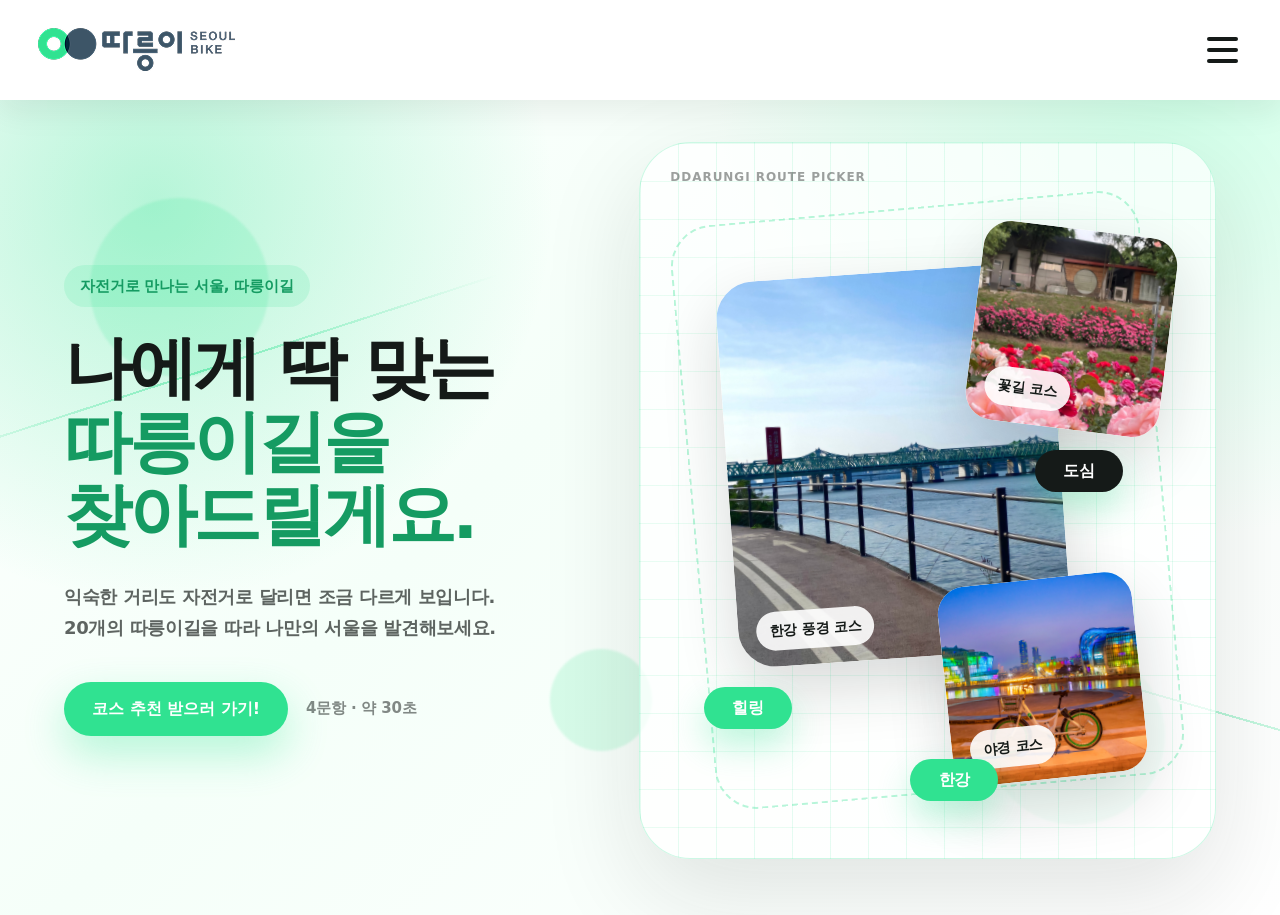
==== commit 2e362d75: "Update find-course.html" ====
--- a/find-course.html
+++ b/find-course.html
@@ -4,7 +4,7 @@
   <meta charset="UTF-8" />
   <meta name="viewport" content="width=device-width, initial-scale=1.0" />
   <link rel="icon" type="image/svg+xml" href="./assets/favicon.svg" />
-  <title>나만의 코스 찾기 | 따릉이 트레일</title>
+  <title>나만의 코스 찾기 | 자전거로 만나는 서울, 따릉이길</title>
   <link rel="stylesheet" href="./find-course.css" />
 </head>
 <body>
@@ -42,7 +42,7 @@
 
       <div class="intro-shell-v7">
         <div class="intro-copy-v7">
-          <p class="intro-kicker-v7">따릉이로 만나는<br />새로운 서울</p>
+          <p class="intro-kicker-v7">자전거로 만나는 서울, 따릉이길</p>
           <h1>나에게 딱 맞는<br /><span>따릉이길을 찾아드릴게요.</span></h1>
           <p class="intro-description-v7">익숙한 거리도 자전거로 달리면 조금 다르게 보입니다.<br />20개의 따릉이길을 따라 나만의 서울을 발견해보세요.</p>
           <div class="intro-action-row-v7">
